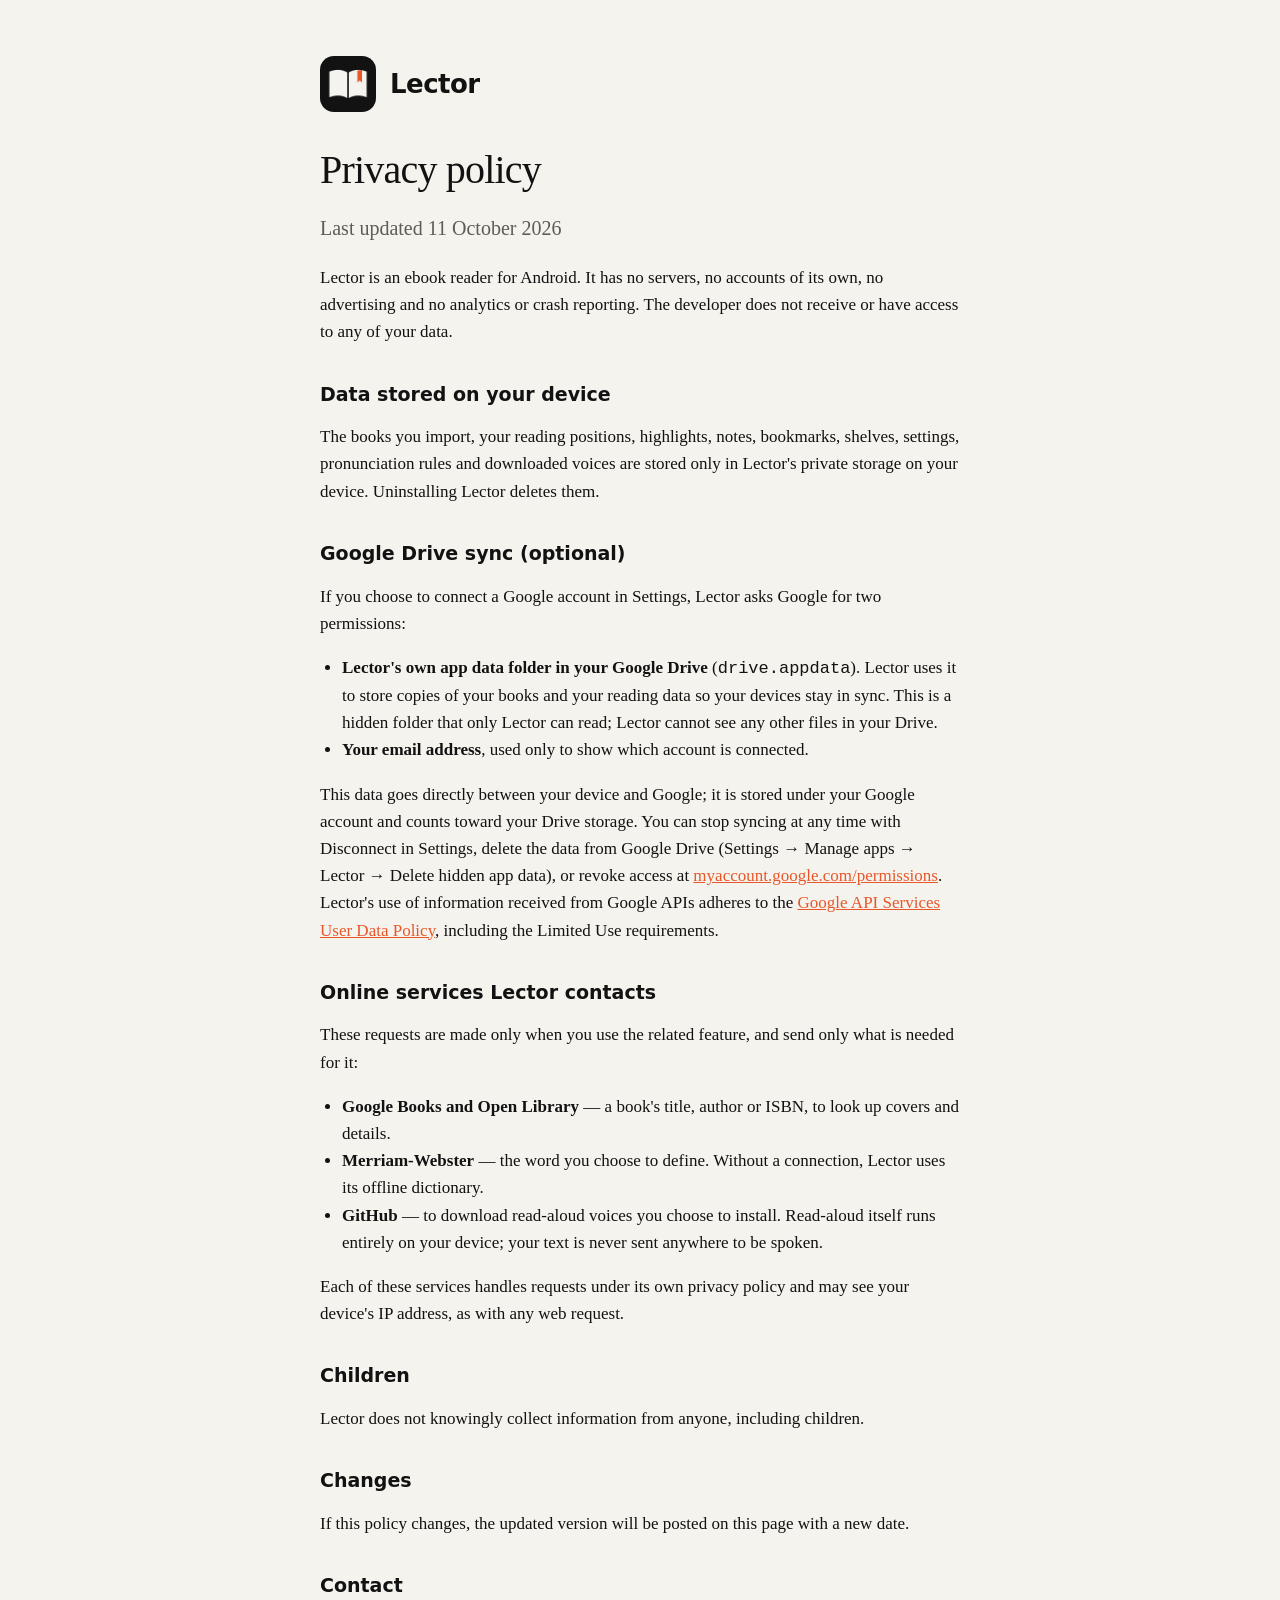
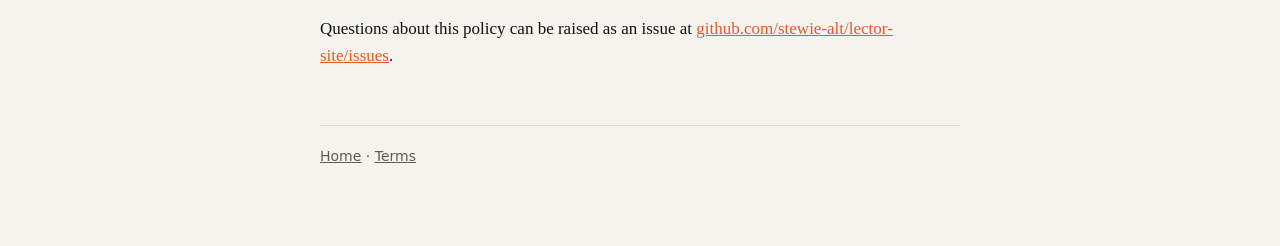
==== privacy.html @ 2b44d822 "Lector home page, privacy policy and terms Co-Authored-By: Claude Opus 5.5 <noreply@anthropic.com>" ====
<!doctype html>
<html lang="en">
<head>
<meta charset="utf-8">
<meta name="viewport" content="width=device-width, initial-scale=1">
<title>Lector Privacy Policy</title>
<link rel="icon" href="logo.png">
<link rel="stylesheet" href="style.css">
</head>
<body>
<main>
  <header><img src="logo.png" alt=""><a href="./">Lector</a></header>
  <h1>Privacy policy</h1>
  <p class="lede">Last updated 11 October 2026</p>

  <p>Lector is an ebook reader for Android. It has no servers, no accounts of its own, no advertising and no analytics or crash reporting. The developer does not receive or have access to any of your data.</p>

  <h2>Data stored on your device</h2>
  <p>The books you import, your reading positions, highlights, notes, bookmarks, shelves, settings, pronunciation rules and downloaded voices are stored only in Lector's private storage on your device. Uninstalling Lector deletes them.</p>

  <h2>Google Drive sync (optional)</h2>
  <p>If you choose to connect a Google account in Settings, Lector asks Google for two permissions:</p>
  <ul>
    <li><strong>Lector's own app data folder in your Google Drive</strong> (<code>drive.appdata</code>). Lector uses it to store copies of your books and your reading data so your devices stay in sync. This is a hidden folder that only Lector can read; Lector cannot see any other files in your Drive.</li>
    <li><strong>Your email address</strong>, used only to show which account is connected.</li>
  </ul>
  <p>This data goes directly between your device and Google; it is stored under your Google account and counts toward your Drive storage. You can stop syncing at any time with Disconnect in Settings, delete the data from Google Drive (Settings → Manage apps → Lector → Delete hidden app data), or revoke access at <a href="https://myaccount.google.com/permissions">myaccount.google.com/permissions</a>. Lector's use of information received from Google APIs adheres to the <a href="https://developers.google.com/terms/api-services-user-data-policy">Google API Services User Data Policy</a>, including the Limited Use requirements.</p>

  <h2>Online services Lector contacts</h2>
  <p>These requests are made only when you use the related feature, and send only what is needed for it:</p>
  <ul>
    <li><strong>Google Books and Open Library</strong> — a book's title, author or ISBN, to look up covers and details.</li>
    <li><strong>Merriam-Webster</strong> — the word you choose to define. Without a connection, Lector uses its offline dictionary.</li>
    <li><strong>GitHub</strong> — to download read-aloud voices you choose to install. Read-aloud itself runs entirely on your device; your text is never sent anywhere to be spoken.</li>
  </ul>
  <p>Each of these services handles requests under its own privacy policy and may see your device's IP address, as with any web request.</p>

  <h2>Children</h2>
  <p>Lector does not knowingly collect information from anyone, including children.</p>

  <h2>Changes</h2>
  <p>If this policy changes, the updated version will be posted on this page with a new date.</p>

  <h2>Contact</h2>
  <p>Questions about this policy can be raised as an issue at <a href="https://github.com/stewie-alt/lector-site/issues">github.com/stewie-alt/lector-site/issues</a>.</p>

  <footer><a href="./">Home</a> · <a href="terms.html">Terms</a></footer>
</main>
</body>
</html>
---- style.css ----
:root { --paper:#F5F3EE; --ink:#121212; --muted:#5f5b55; --accent:#E8572A; --rule:#dcd8cf; }
@media (prefers-color-scheme: dark) { :root { --paper:#121212; --ink:#F5F3EE; --muted:#a7a29a; --rule:#2c2a27; } }
* { box-sizing: border-box; }
body { margin:0; background:var(--paper); color:var(--ink); font:17px/1.6 Georgia, "Times New Roman", serif; }
main { max-width: 680px; margin: 0 auto; padding: 56px 20px 80px; }
header { display:flex; align-items:center; gap:14px; margin-bottom: 36px; }
header img { width:56px; height:56px; border-radius:14px; }
header a { color:inherit; text-decoration:none; font: 600 26px/1 system-ui, sans-serif; letter-spacing:-0.02em; }
h1 { font-size: 40px; line-height:1.1; letter-spacing:-0.02em; margin: 0 0 16px; font-weight: 500; }
h2 { font: 600 19px/1.3 system-ui, sans-serif; margin: 36px 0 8px; }
p, li { color: var(--ink); }
.lede { font-size: 20px; color: var(--muted); }
a { color: var(--accent); }
ul { padding-left: 22px; }
footer { margin-top: 56px; padding-top: 20px; border-top: 1px solid var(--rule); color: var(--muted); font: 14px/1.5 system-ui, sans-serif; }
footer a { color: var(--muted); }
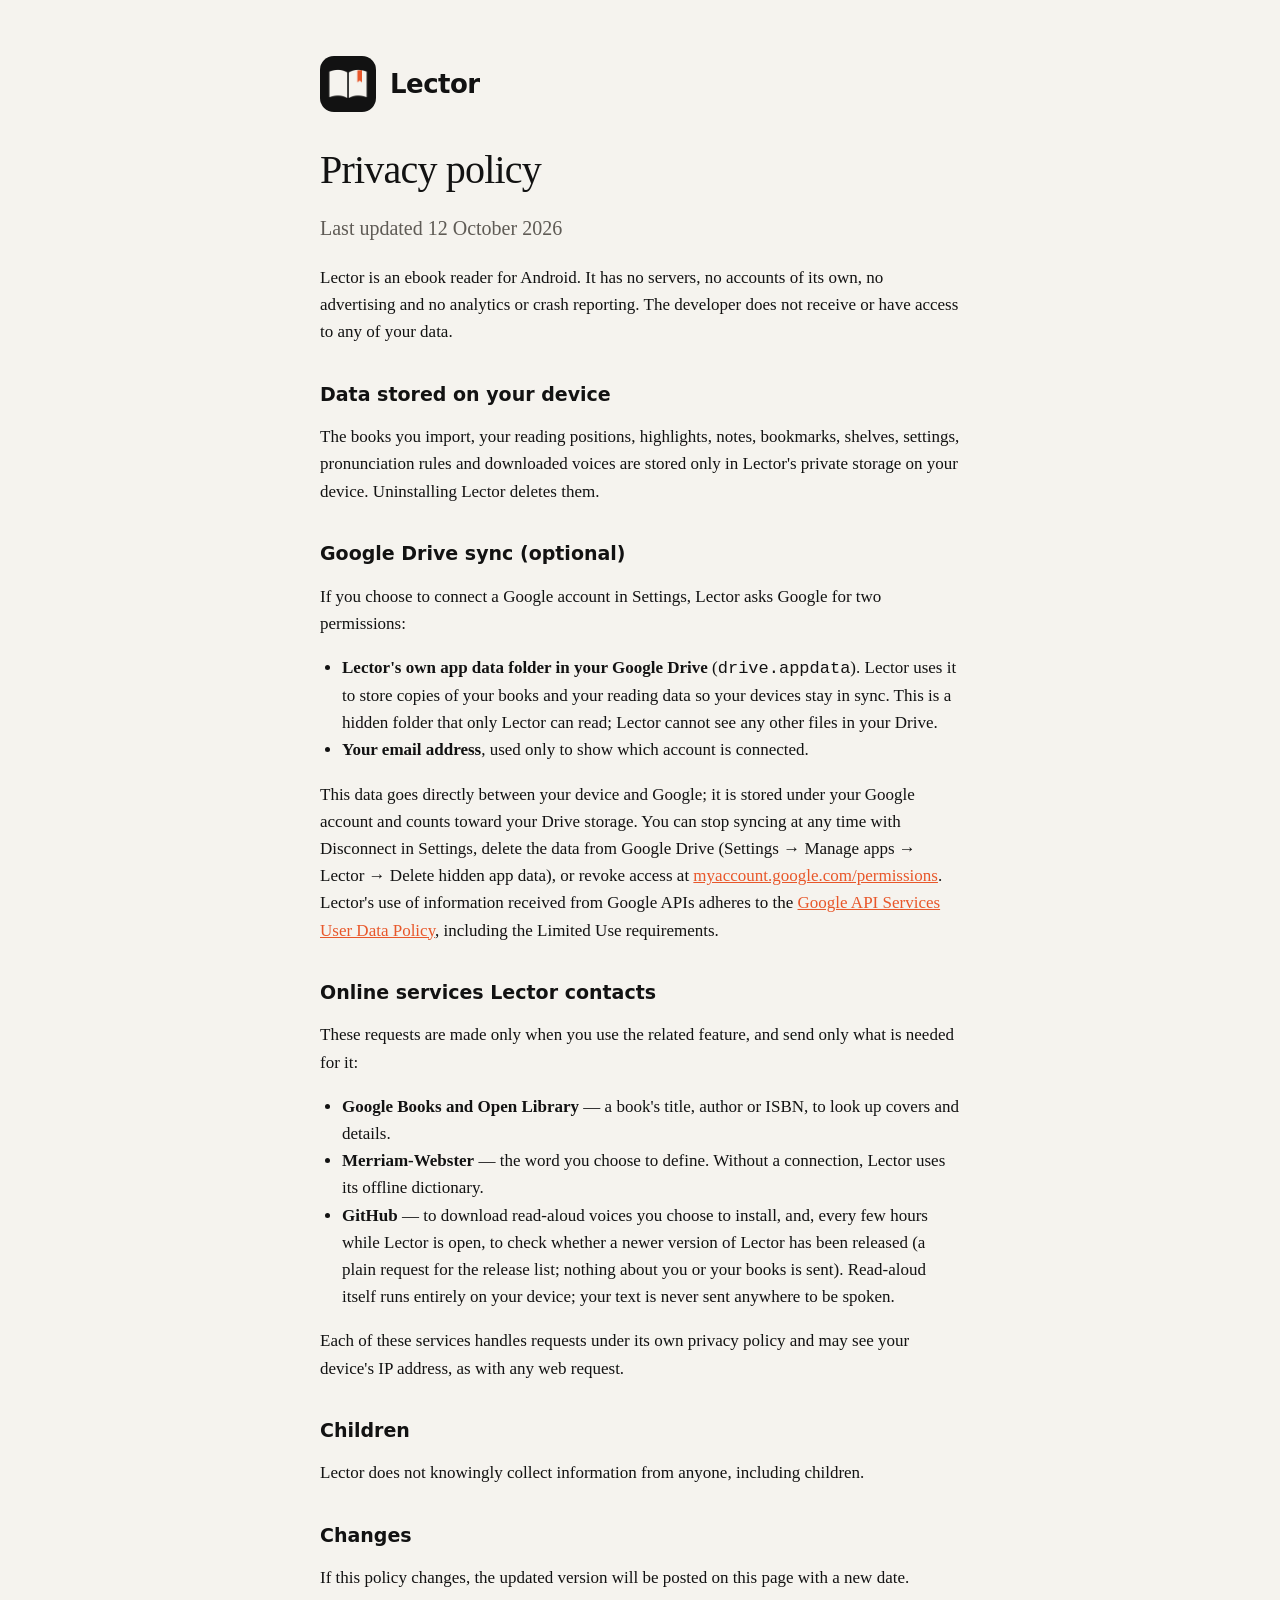
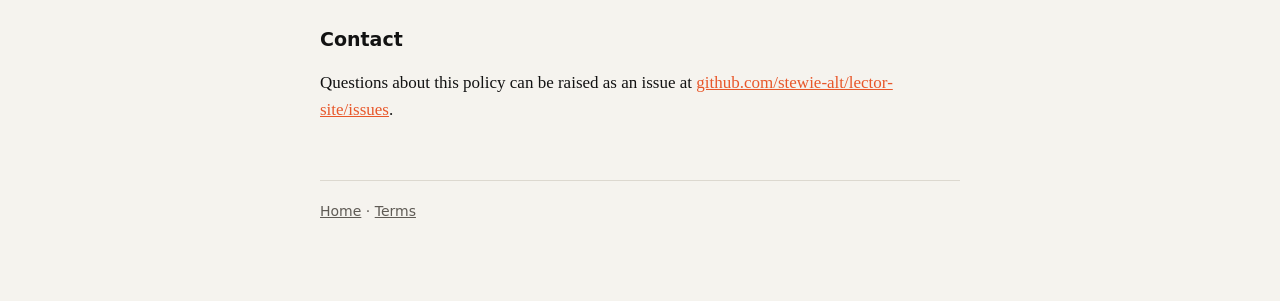
==== commit 877321a8: "Download section; privacy policy mentions the update check Co-Authored-By: Claude Opus 5.5 <noreply@" ====
--- a/privacy.html
+++ b/privacy.html
@@ -11,7 +11,7 @@
 <main>
   <header><img src="logo.png" alt=""><a href="./">Lector</a></header>
   <h1>Privacy policy</h1>
-  <p class="lede">Last updated 11 October 2026</p>
+  <p class="lede">Last updated 12 October 2026</p>
 
   <p>Lector is an ebook reader for Android. It has no servers, no accounts of its own, no advertising and no analytics or crash reporting. The developer does not receive or have access to any of your data.</p>
 
@@ -31,7 +31,7 @@
   <ul>
     <li><strong>Google Books and Open Library</strong> — a book's title, author or ISBN, to look up covers and details.</li>
     <li><strong>Merriam-Webster</strong> — the word you choose to define. Without a connection, Lector uses its offline dictionary.</li>
-    <li><strong>GitHub</strong> — to download read-aloud voices you choose to install. Read-aloud itself runs entirely on your device; your text is never sent anywhere to be spoken.</li>
+    <li><strong>GitHub</strong> — to download read-aloud voices you choose to install, and, every few hours while Lector is open, to check whether a newer version of Lector has been released (a plain request for the release list; nothing about you or your books is sent). Read-aloud itself runs entirely on your device; your text is never sent anywhere to be spoken.</li>
   </ul>
   <p>Each of these services handles requests under its own privacy policy and may see your device's IP address, as with any web request.</p>
 
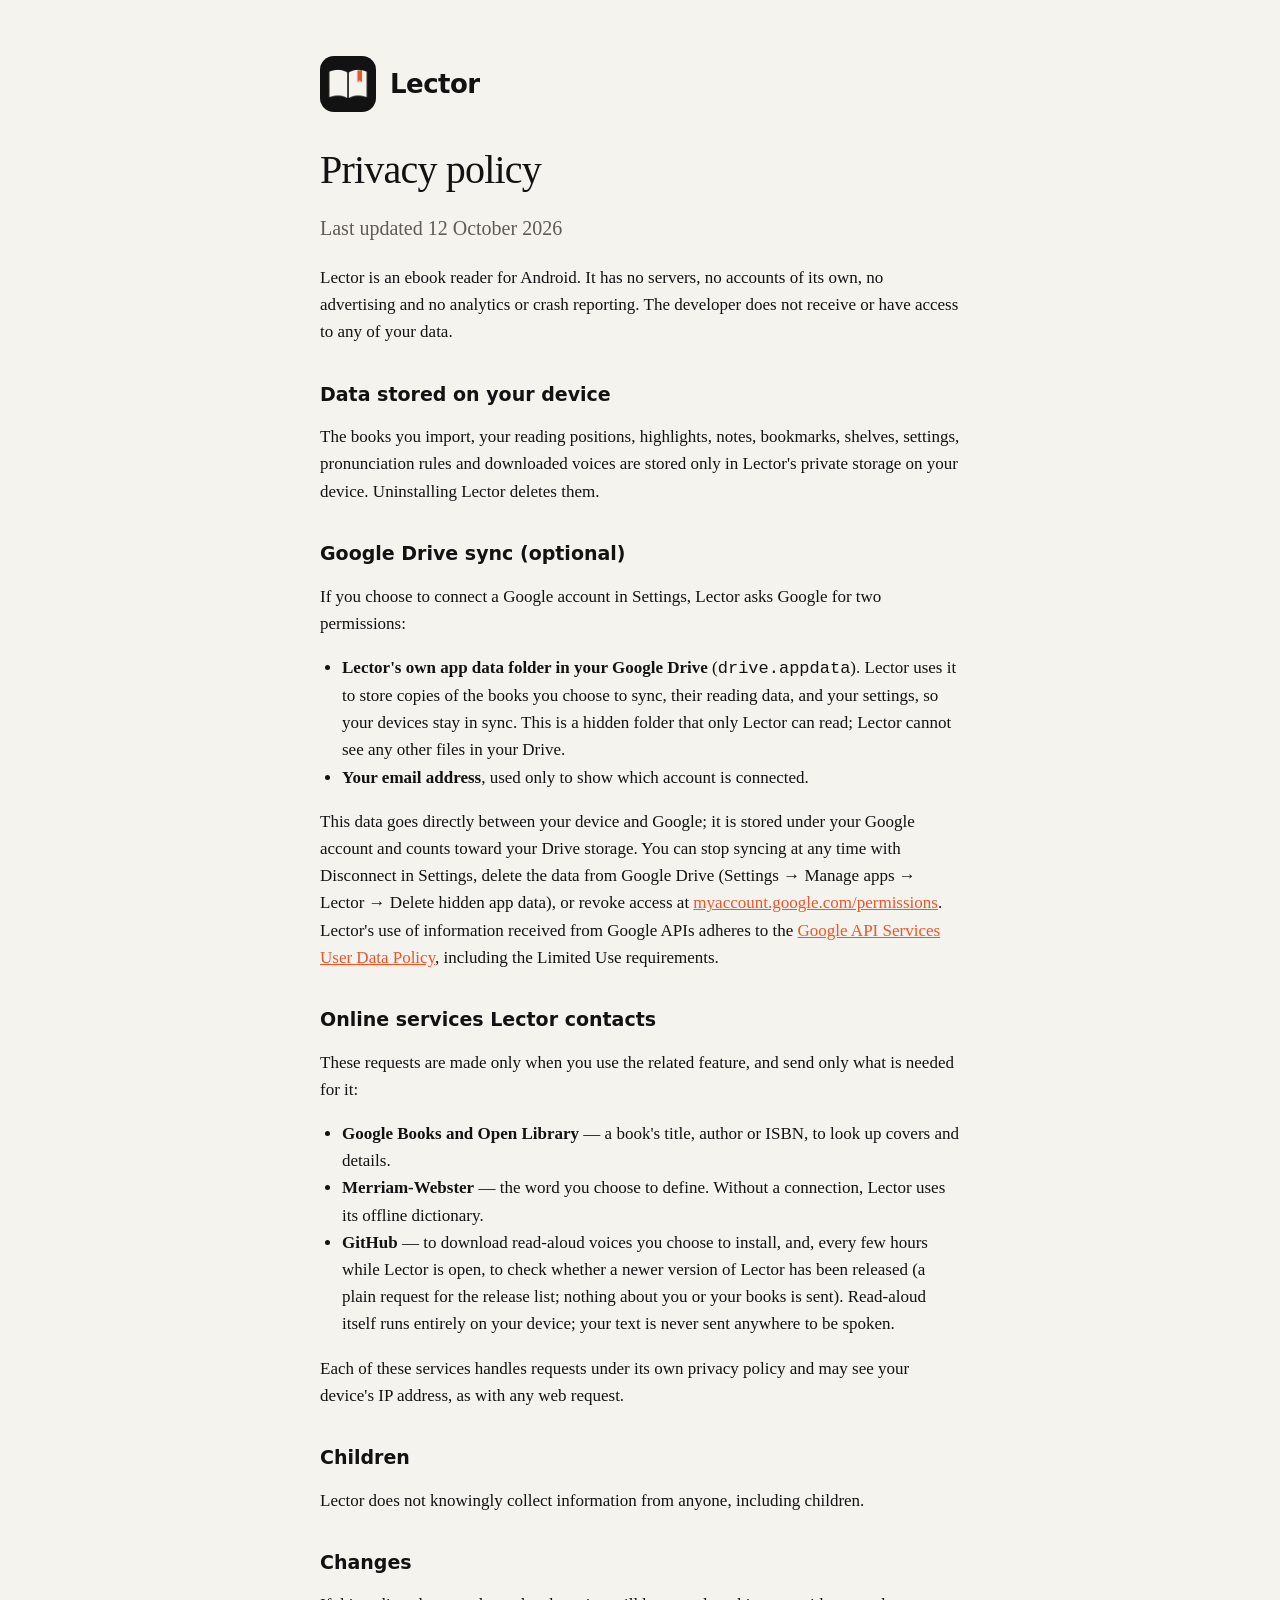
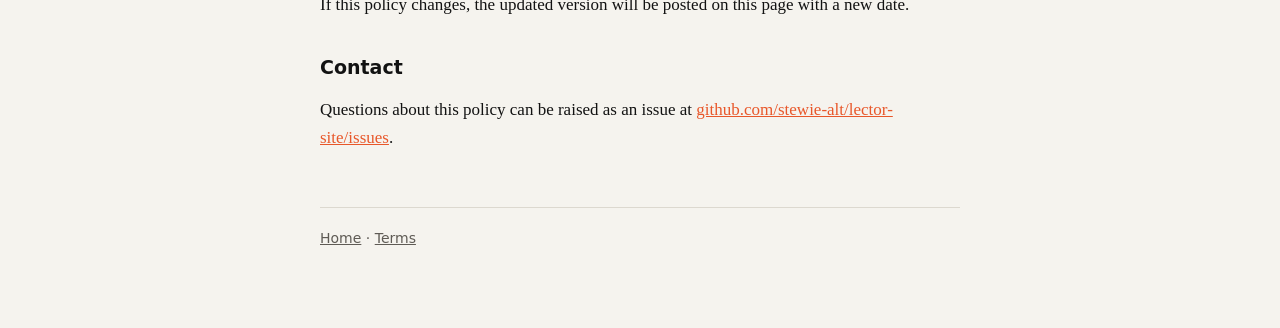
==== commit 91f6876f: "Sync wording: books sync only when you choose Sync this book Co-Authored-By: Claude Opus 5.5 <norepl" ====
--- a/privacy.html
+++ b/privacy.html
@@ -21,7 +21,7 @@
   <h2>Google Drive sync (optional)</h2>
   <p>If you choose to connect a Google account in Settings, Lector asks Google for two permissions:</p>
   <ul>
-    <li><strong>Lector's own app data folder in your Google Drive</strong> (<code>drive.appdata</code>). Lector uses it to store copies of your books and your reading data so your devices stay in sync. This is a hidden folder that only Lector can read; Lector cannot see any other files in your Drive.</li>
+    <li><strong>Lector's own app data folder in your Google Drive</strong> (<code>drive.appdata</code>). Lector uses it to store copies of the books you choose to sync, their reading data, and your settings, so your devices stay in sync. This is a hidden folder that only Lector can read; Lector cannot see any other files in your Drive.</li>
     <li><strong>Your email address</strong>, used only to show which account is connected.</li>
   </ul>
   <p>This data goes directly between your device and Google; it is stored under your Google account and counts toward your Drive storage. You can stop syncing at any time with Disconnect in Settings, delete the data from Google Drive (Settings → Manage apps → Lector → Delete hidden app data), or revoke access at <a href="https://myaccount.google.com/permissions">myaccount.google.com/permissions</a>. Lector's use of information received from Google APIs adheres to the <a href="https://developers.google.com/terms/api-services-user-data-policy">Google API Services User Data Policy</a>, including the Limited Use requirements.</p>
